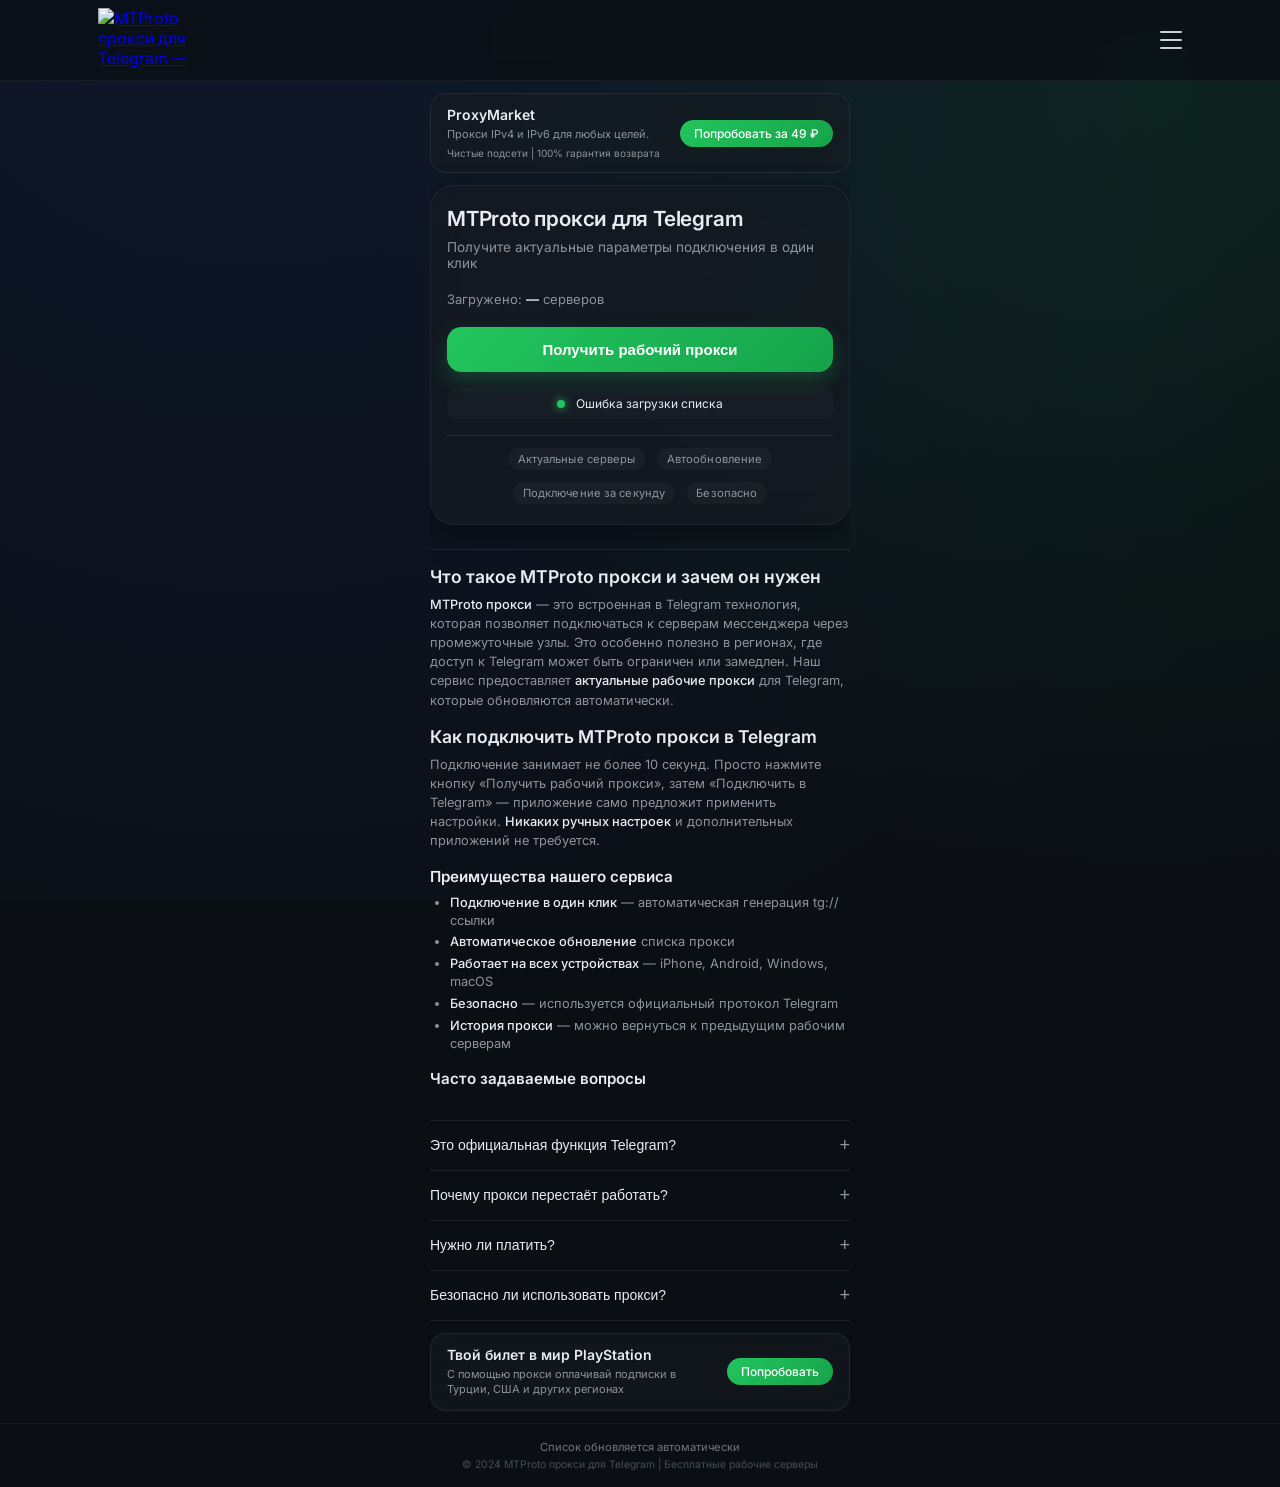
==== index.html @ 09fe5818 "Update index.html" ====
<!DOCTYPE html>
<html lang="ru">
<head>
<meta charset="UTF-8">
<meta name="viewport" content="width=device-width, initial-scale=1, user-scalable=yes">

<title>MTProto прокси для Telegram — рабочие серверы и подключение в 1 клик</title>

<meta name="description" content="Актуальные MTProto прокси для Telegram. Подключение в один клик через встроенные настройки. Список серверов регулярно обновляется.">

<meta name="keywords" content="MTProto прокси, Telegram прокси, MTProto Telegram, прокси для Telegram, подключение Telegram, обход блокировок Telegram">

<meta name="robots" content="index, follow">
<meta name="author" content="TelegaProxy">
<meta name="revisit-after" content="1 day">

<link rel="canonical" href="https://telegaproxy.vercel.app/">

<!-- Open Graph / Facebook -->
<meta property="og:type" content="website">
<meta property="og:url" content="https://telegaproxy.vercel.app/">
<meta property="og:title" content="MTProto прокси для Telegram — подключение в 1 клик">
<meta property="og:description" content="Рабочие параметры MTProto прокси для Telegram. Быстрое подключение без ручной настройки. Список обновляется автоматически.">
<meta property="og:image" content="https://telegaproxy.vercel.app/preview.jpg">
<meta property="og:image:width" content="1200">
<meta property="og:image:height" content="630">
<meta property="og:locale" content="ru_RU">
<meta property="og:site_name" content="MTProto прокси для Telegram">

<!-- Twitter -->
<meta name="twitter:card" content="summary_large_image">
<meta name="twitter:title" content="MTProto прокси для Telegram — рабочие серверы">
<meta name="twitter:description" content="Актуальные прокси Telegram с быстрым подключением в один клик.">
<meta name="twitter:image" content="https://telegaproxy.vercel.app/preview.jpg">

<!-- Favicon -->
<link rel="icon" type="image/x-icon" href="/favicon.ico">
<link rel="apple-touch-icon" href="/apple-touch-icon.png">

<!-- Preconnect -->
<link rel="preconnect" href="https://fonts.googleapis.com">
<link rel="preconnect" href="https://fonts.gstatic.com" crossorigin>
<link rel="preconnect" href="https://blog1703.github.io">

<!-- Fonts -->
<link href="https://fonts.googleapis.com/css2?family=Inter:wght@300;400;500;600;700&display=swap" rel="stylesheet">

<!-- Styles -->
<link rel="stylesheet" href="css/style.css">

<!-- Sitemap -->
<link rel="sitemap" type="application/xml" title="Sitemap" href="/sitemap.xml">
</head>
<body>

<header class="site-header">
    <div class="header-container">
        <a href="/" class="logo-link" aria-label="MTProto прокси для Telegram — на главную">
            <img src="https://raw.githubusercontent.com/blog1703/tgproxy/refs/heads/main/logoproxy.png" 
                 alt="MTProto прокси для Telegram — подключение в один клик" 
                 class="logo-img"
                 loading="eager"
                 width="128"
                 height="64">
        </a>
        
        <div class="burger-menu">
            <button class="burger-icon" id="burgerIcon" aria-label="Открыть меню" aria-expanded="false">
                <span></span>
                <span></span>
                <span></span>
                <span class="visually-hidden">Меню</span>
            </button>
            <div class="mobile-menu" id="mobileMenu" role="dialog" aria-label="Мобильное меню">
                <button class="close-menu" id="closeMenu" aria-label="Закрыть меню">&times;</button>
                <a href="/blog/index.html" target="_blank" rel="noopener noreferrer">Новости</a>
            </div>
        </div>
    </div>
</header>

<main class="main-content">
    <div class="content-wrapper">
        
        <!-- Баннер ProxyMarket -->
        <div class="banner top-banner">
            <div class="banner-content">
                <div class="banner-text">
                    <div class="banner-title">ProxyMarket</div>
                    <div class="banner-desc">Прокси IPv4 и IPv6 для любых целей.</div>
                    <div class="banner-desc" style="font-size: 0.625rem; margin-top: 0.25rem;">Чистые подсети | 100% гарантия возврата</div>
                </div>
                <a href="https://ru.dashboard.proxy.market/?ref=E000143973" 
                   class="banner-button" 
                   target="_blank" 
                   rel="nofollow noopener sponsored">
                   Попробовать за 49 ₽
                </a>
            </div>
        </div>
        
        <!-- Основная карточка -->
        <div class="card">
            <h1>MTProto прокси для Telegram</h1>
            <div class="sub">Получите актуальные параметры подключения в один клик</div>
            
            <div class="stats" id="statsArea">
                Загружено: <strong id="totalCount">—</strong> серверов
            </div>
            
            <button class="btn-primary" id="getProxyBtn">
                Получить рабочий прокси
            </button>
            
            <div class="result-area" id="resultArea" style="display:none;">
                <div class="proxy-container">
                    <button class="nav-arrow" id="prevProxyBtn" aria-label="Предыдущий прокси из истории" title="Предыдущий прокси">◀</button>
                    <div class="proxy-link" id="proxyLink" role="button" tabindex="0" aria-label="Нажмите чтобы скопировать ссылку">—</div>
                    <button class="nav-arrow" id="nextProxyBtn" aria-label="Следующий прокси из истории" title="Следующий прокси">▶</button>
                </div>
                <button class="btn-connect" id="connectBtn">Подключить в Telegram</button>
                <div class="attempt-info" id="attemptInfo">
                    Попытка <strong id="attemptNum">0</strong> из <strong id="totalNum">0</strong>
                </div>
            </div>
            
            <div class="update-status">
                <span class="status-icon"></span>
                <span id="statusText">Загрузка списка...</span>
            </div>
            
            <!-- Блок доверия (Trust Badges) -->
            <div class="trust-badges">
                <span class="trust-item">Актуальные серверы</span>
                <span class="trust-item">Автообновление</span>
                <span class="trust-item">Подключение за секунду</span>
                <span class="trust-item">Безопасно</span>
            </div>
        </div>
        
        <!-- SEO-текст (открыт для поисковиков) -->
        <section class="seo-text">
            <h2>Что такое MTProto прокси и зачем он нужен</h2>
            <p>
                <strong>MTProto прокси</strong> — это встроенная в Telegram технология, которая позволяет 
                подключаться к серверам мессенджера через промежуточные узлы. Это особенно полезно в регионах, 
                где доступ к Telegram может быть ограничен или замедлен. Наш сервис предоставляет <strong>актуальные 
                рабочие прокси</strong> для Telegram, которые обновляются автоматически.
            </p>
            
            <h2>Как подключить MTProto прокси в Telegram</h2>
            <p>
                Подключение занимает не более 10 секунд. Просто нажмите кнопку «Получить рабочий прокси», 
                затем «Подключить в Telegram» — приложение само предложит применить настройки. 
                <strong>Никаких ручных настроек</strong> и дополнительных приложений не требуется.
            </p>
            
            <h3>Преимущества нашего сервиса</h3>
            <ul>
                <li><strong>Подключение в один клик</strong> — автоматическая генерация tg:// ссылки</li>
                <li><strong>Автоматическое обновление</strong> списка прокси</li>
                <li><strong>Работает на всех устройствах</strong> — iPhone, Android, Windows, macOS</li>
                <li><strong>Безопасно</strong> — используется официальный протокол Telegram</li>
                <li><strong>История прокси</strong> — можно вернуться к предыдущим рабочим серверам</li>
            </ul>
            
            <h3>Часто задаваемые вопросы</h3>
        </section>
        
        <!-- FAQ в аккордеоне (скрыт, открывается по клику) -->
        <div class="faq-section">
            <div class="faq-item">
                <button class="faq-question">
                    Это официальная функция Telegram?
                    <span>+</span>
                </button>
                <div class="faq-answer">
                    <div class="faq-answer-inner">
                        Да, Telegram официально поддерживает подключение через прокси. Настройки находятся в разделе «Данные и память» → «Тип прокси» → «MTProto».
                    </div>
                </div>
            </div>
            
            <div class="faq-item">
                <button class="faq-question">
                    Почему прокси перестаёт работать?
                    <span>+</span>
                </button>
                <div class="faq-answer">
                    <div class="faq-answer-inner">
                        Серверы могут менять свою доступность из-за нагрузки или блокировок. Мы автоматически обновляем список, чтобы вы всегда могли получить рабочие параметры.
                    </div>
                </div>
            </div>
            
            <div class="faq-item">
                <button class="faq-question">
                    Нужно ли платить?
                    <span>+</span>
                </button>
                <div class="faq-answer">
                    <div class="faq-answer-inner">
                        Нет, наш сервис предоставляет бесплатные MTProto прокси. Баннеры — это партнёрские предложения, которые помогают поддерживать работу сайта.
                    </div>
                </div>
            </div>
            
            <div class="faq-item">
                <button class="faq-question">
                    Безопасно ли использовать прокси?
                    <span>+</span>
                </button>
                <div class="faq-answer">
                    <div class="faq-answer-inner">
                        MTProto — это официальный протокол Telegram с шифрованием. Мы не храним логи и не собираем данные пользователей.
                    </div>
                </div>
            </div>
        </div>
        
        <!-- Баннер PlayStation -->
        <div class="banner bottom-banner">
            <div class="banner-content">
                <div class="banner-text">
                    <div class="banner-title">Твой билет в мир PlayStation</div>
                    <div class="banner-desc">С помощью прокси оплачивай подписки в Турции, США и других регионах</div>
                </div>
                <a href="/blog/nastroyka-proksi-na-playstation-5-i-playstation-4-poshagovaya-instruktsiya.html" 
                   class="banner-button" 
                   target="_blank" 
                   rel="noopener">
                   Попробовать
                </a>
            </div>
        </div>
        
    </div>
</main>

<footer class="site-footer">
    <div class="footer-content">
        <p>Список обновляется автоматически</p>
        <div id="updateTime" class="update-time"></div>
        <p class="copyright">© 2024 MTProto прокси для Telegram | Бесплатные рабочие серверы</p>
    </div>
</footer>

<!-- FAQ Schema (JSON-LD для поисковых систем) -->
<script type="application/ld+json">
{
  "@context": "https://schema.org",
  "@type": "FAQPage",
  "headline": "MTProto прокси для Telegram — частые вопросы",
  "mainEntity": [
    {
      "@type": "Question",
      "name": "Это официальная функция Telegram?",
      "acceptedAnswer": {
        "@type": "Answer",
        "text": "Да, Telegram официально поддерживает подключение через прокси. Настройки находятся в разделе «Данные и память» → «Тип прокси» → «MTProto»."
      }
    },
    {
      "@type": "Question",
      "name": "Почему прокси перестаёт работать?",
      "acceptedAnswer": {
        "@type": "Answer",
        "text": "Серверы могут менять свою доступность из-за нагрузки или блокировок. Мы автоматически обновляем список, чтобы вы всегда могли получить рабочие параметры."
      }
    },
    {
      "@type": "Question",
      "name": "Нужно ли платить за прокси?",
      "acceptedAnswer": {
        "@type": "Answer",
        "text": "Нет, наш сервис предоставляет бесплатные MTProto прокси. Баннеры — это партнёрские предложения, которые помогают поддерживать работу сайта."
      }
    },
    {
      "@type": "Question",
      "name": "Безопасно ли использовать MTProto прокси?",
      "acceptedAnswer": {
        "@type": "Answer",
        "text": "MTProto — это официальный протокол Telegram с шифрованием. Мы не храним логи и не собираем данные пользователей."
      }
    }
  ]
}
</script>

<!-- Organization Schema -->
<script type="application/ld+json">
{
  "@context": "https://schema.org",
  "@type": "WebSite",
  "name": "MTProto прокси для Telegram",
  "url": "https://telegaproxy.vercel.app/",
  "description": "Бесплатные актуальные MTProto прокси для Telegram с подключением в один клик",
  "inLanguage": "ru"
}
</script>

<script src="js/main.js" defer></script>

<!-- Analytics -->
<script defer src="https://umami-stats-ten.vercel.app/script.js" data-website-id="c9c22678-ae60-4c09-a860-d55c413a4fbc"></script>

</body>
</html>
---- css/style.css ----
* {
    margin: 0;
    padding: 0;
    box-sizing: border-box;
}

html {
    height: 100%;
    overflow-x: hidden;
}

body {
    min-height: 100vh;
    width: 100%;
    max-width: 100%;
    overflow-x: hidden;
    position: relative;
    font-family: 'Inter', -apple-system, BlinkMacSystemFont, 'Segoe UI', sans-serif;
    background: radial-gradient(1200px at 20% -10%, #1f3a8a33, transparent),
                radial-gradient(800px at 90% 10%, #16a34a22, transparent),
                #0b0f14;
    background-attachment: fixed;
    background-size: cover;
    color: #e6edf3;
    display: flex;
    flex-direction: column;
}

/* Запрещаем любому элементу вылезать за пределы */
* {
    max-width: 100%;
    overflow-wrap: break-word;
    word-wrap: break-word;
}

/* ===== HEADER ===== */
.site-header {
    padding: 0.5rem 1rem;
    border-bottom: 1px solid rgba(255,255,255,.05);
    backdrop-filter: blur(10px);
    position: sticky;
    top: 0;
    z-index: 100;
    background: rgba(11, 15, 20, 0.8);
    width: 100%;
    max-width: 100%;
    overflow-x: hidden;
}

.header-container {
    max-width: 1100px;
    width: 100%;
    margin: 0 auto;
    display: flex;
    justify-content: space-between;
    align-items: center;
    padding: 0 0.5rem;
}

.logo-img {
    height: 64px;
    width: auto;
    max-width: 100%;
    display: block;
    transition: opacity 0.2s;
}

.logo-img:hover {
    opacity: 0.85;
}

/* ===== МОБИЛЬНОЕ МЕНЮ ===== */
.burger-menu {
    display: flex;
    align-items: center;
}

.burger-icon {
    cursor: pointer;
    width: 22px;
    height: 18px;
    display: flex;
    flex-direction: column;
    justify-content: space-between;
    background: none;
    border: none;
    padding: 0;
}

.burger-icon span {
    display: block;
    height: 2px;
    width: 100%;
    background: #c9d1d9;
    border-radius: 2px;
    transition: all 0.2s;
}

.burger-icon:hover span {
    background: #ffffff;
}

.mobile-menu {
    position: fixed;
    top: 0;
    left: 0;
    width: 100%;
    height: 100%;
    background: rgba(11, 15, 20, 0.6);
    backdrop-filter: blur(20px);
    -webkit-backdrop-filter: blur(20px);
    display: none;
    justify-content: center;
    align-items: center;
    z-index: 1000;
    flex-direction: column;
    gap: 2rem;
    animation: fadeIn 0.3s ease;
}

.mobile-menu.show {
    display: flex;
}

.mobile-menu a {
    color: #ffffff;
    text-decoration: none;
    font-size: 1.75rem;
    font-weight: 500;
    transition: all 0.2s;
    padding: 0.5rem 1rem;
    border-radius: 0.75rem;
}

.mobile-menu a:hover {
    color: #58a6ff;
    background: rgba(88, 166, 255, 0.1);
    transform: scale(1.05);
}

.close-menu {
    position: absolute;
    top: 1rem;
    right: 1.25rem;
    font-size: 2rem;
    cursor: pointer;
    color: #c9d1d9;
    background: none;
    border: none;
    padding: 0;
    line-height: 1;
    transition: color 0.2s;
}

.close-menu:hover {
    color: #ffffff;
}

@keyframes fadeIn {
    from {
        opacity: 0;
        backdrop-filter: blur(0px);
    }
    to {
        opacity: 1;
        backdrop-filter: blur(20px);
    }
}

.desktop-nav {
    display: none;
}

/* ===== MAIN CONTENT ===== */
.main-content {
    flex: 1;
    padding: 0.75rem;
    width: 100%;
    max-width: 100%;
    overflow-x: hidden;
    display: flex;
    justify-content: center;
    align-items: flex-start;
}

.content-wrapper {
    width: 100%;
    max-width: 420px;
    margin: 0 auto;
    overflow-x: hidden;
}

/* ===== CARDS & BANNERS ===== */
.card {
    background: rgba(22, 27, 34, 0.7);
    backdrop-filter: blur(16px);
    border-radius: 1.5rem;
    padding: 1.25rem 1rem;
    border: 1px solid rgba(255,255,255,.06);
    box-shadow: 0 10px 30px rgba(0,0,0,.4);
    transition: transform 0.25s, box-shadow 0.25s;
    overflow-x: hidden;
}

.card:hover {
    transform: translateY(-4px);
    box-shadow: 0 20px 50px rgba(0,0,0,.6);
}

.banner {
    background: rgba(22, 27, 34, 0.6);
    backdrop-filter: blur(12px);
    border-radius: 1rem;
    border: 1px solid rgba(255,255,255,0.08);
    padding: 0.75rem 1rem;
    overflow-x: hidden;
}

.top-banner {
    margin-bottom: 0.75rem;
}

.bottom-banner {
    margin-top: 0.75rem;
}

.banner-content {
    display: flex;
    align-items: center;
    gap: 0.875rem;
    flex-wrap: wrap;
}

.banner-text {
    flex: 1;
    min-width: 0;
}

.banner-title {
    font-size: 0.875rem;
    font-weight: 600;
    color: #e6edf3;
    margin-bottom: 0.25rem;
}

.banner-desc {
    font-size: 0.6875rem;
    color: #8b949e;
    line-height: 1.4;
}

.banner-button {
    background: linear-gradient(135deg, #22c55e, #16a34a);
    color: white;
    border: none;
    padding: 0.375rem 0.875rem;
    border-radius: 1.25rem;
    font-size: 0.75rem;
    font-weight: 500;
    cursor: pointer;
    text-decoration: none;
    display: inline-block;
    white-space: nowrap;
    transition: all 0.2s;
    flex-shrink: 0;
}

.banner-button:hover {
    transform: translateY(-1px);
    box-shadow: 0 4px 12px rgba(34,197,94,0.3);
}

/* ===== TYPOGRAPHY ===== */
h1 {
    font-size: 1.3rem;
    font-weight: 600;
    margin-bottom: 0.5rem;
    letter-spacing: -0.01em;
}

.sub {
    color: #8b949e;
    margin-bottom: 1.25rem;
    font-size: 0.85rem;
}

.stats {
    font-size: 0.8125rem;
    color: #8b949e;
    margin-bottom: 1.25rem;
}

.stats strong {
    color: #e6edf3;
    font-weight: 600;
}

/* ===== BUTTONS ===== */
.btn-primary {
    width: 100%;
    padding: 0.85rem;
    border: none;
    border-radius: 0.9rem;
    background: linear-gradient(135deg, #22c55e, #16a34a);
    color: #fff;
    font-weight: 600;
    cursor: pointer;
    transition: all 0.25s;
    box-shadow: 0 8px 20px rgba(34,197,94,0.25);
    font-size: 0.9375rem;
}

.btn-primary:hover:not(:disabled) {
    transform: translateY(-2px);
    box-shadow: 0 12px 30px rgba(34,197,94,0.4);
}

.btn-primary:active:not(:disabled) {
    transform: translateY(0);
}

.btn-primary:disabled {
    opacity: 0.5;
    cursor: not-allowed;
}

/* ===== RESULT AREA ===== */
.result-area {
    margin-top: 1rem;
    padding: 1rem;
    border-radius: 0.8rem;
    background: rgba(13, 17, 23, 0.8);
    border: 1px solid rgba(255,255,255,.05);
    animation: fadeSlide 0.3s ease;
    overflow-x: hidden;
}

@keyframes fadeSlide {
    from {
        opacity: 0;
        transform: translateY(-8px);
    }
    to {
        opacity: 1;
        transform: translateY(0);
    }
}

.proxy-container {
    display: flex;
    align-items: center;
    gap: 0.5rem;
    margin-bottom: 0.7rem;
}

.nav-arrow {
    background: rgba(88, 166, 255, 0.1);
    border: 1px solid rgba(88, 166, 255, 0.2);
    border-radius: 0.5rem;
    width: 36px;
    height: 36px;
    display: flex;
    align-items: center;
    justify-content: center;
    cursor: pointer;
    transition: all 0.2s;
    font-size: 1.2rem;
    color: #58a6ff;
    flex-shrink: 0;
}

.nav-arrow:hover:not(:disabled) {
    background: rgba(88, 166, 255, 0.2);
    transform: scale(1.05);
    border-color: rgba(88, 166, 255, 0.4);
}

.nav-arrow:disabled {
    opacity: 0.3;
    cursor: not-allowed;
    transform: none;
}

.proxy-link {
    flex: 1;
    font-family: 'SF Mono', 'Monaco', 'Cascadia Code', monospace;
    font-size: 0.75rem;
    color: #58a6ff;
    padding: 0.6rem;
    background: rgba(88,166,255,.08);
    border-radius: 0.6rem;
    border: 1px solid rgba(88,166,255,.2);
    cursor: pointer;
    transition: all 0.2s;
    word-break: break-all;
    overflow-wrap: break-word;
    white-space: normal;
    text-align: center;
}

.proxy-link:hover {
    background: rgba(88,166,255,.15);
    transform: scale(1.02);
}

.btn-connect {
    margin-top: 0.7rem;
    background: linear-gradient(135deg, #238636, #1a6b2c);
    border: none;
    padding: 0.5rem 1rem;
    border-radius: 0.5rem;
    color: #fff;
    cursor: pointer;
    font-weight: 500;
    width: 100%;
    transition: all 0.2s;
}

.btn-connect:hover {
    transform: translateY(-1px);
    background: linear-gradient(135deg, #2ea043, #1f7a33);
}

.attempt-info {
    font-size: 0.7rem;
    color: #6e7681;
    margin-top: 0.75rem;
    padding-top: 0.5rem;
    border-top: 1px solid rgba(255,255,255,0.05);
    text-align: center;
}

/* ===== СТАТУС ОБНОВЛЕНИЯ ===== */
.update-status {
    margin-top: 1rem;
    font-size: 0.75rem;
    text-align: center;
    padding: 0.5rem;
    border-radius: 0.5rem;
    background: rgba(255,255,255,0.02);
}

.status-icon {
    display: inline-block;
    width: 8px;
    height: 8px;
    border-radius: 50%;
    margin-right: 0.5rem;
    background: #22c55e;
    box-shadow: 0 0 8px #22c55e;
    animation: pulse 2s infinite;
}

@keyframes pulse {
    0% { opacity: 0.5; transform: scale(1); }
    50% { opacity: 1; transform: scale(1.2); }
    100% { opacity: 0.5; transform: scale(1); }
}

/* ===== TRUST BADGES (блок доверия) ===== */
.trust-badges {
    display: flex;
    flex-wrap: wrap;
    justify-content: center;
    gap: 0.75rem;
    margin-top: 1rem;
    padding-top: 0.75rem;
    border-top: 1px solid rgba(255,255,255,0.08);
}

.trust-item {
    font-size: 0.7rem;
    color: #8b949e;
    background: rgba(255,255,255,0.03);
    padding: 0.25rem 0.6rem;
    border-radius: 1rem;
    letter-spacing: 0.01em;
}

/* ===== SEO TEXT ===== */
.seo-text {
    margin-top: 1.5rem;
    padding: 1rem 0;
    border-top: 1px solid rgba(255,255,255,0.08);
}

.seo-text h2 {
    font-size: 1.1rem;
    font-weight: 600;
    margin: 1rem 0 0.5rem 0;
    color: #e6edf3;
}

.seo-text h2:first-of-type {
    margin-top: 0;
}

.seo-text h3 {
    font-size: 0.95rem;
    font-weight: 600;
    margin: 1rem 0 0.5rem 0;
    color: #e6edf3;
}

.seo-text h4 {
    font-size: 0.85rem;
    font-weight: 600;
    margin: 0.75rem 0 0.25rem 0;
    color: #c9d1d9;
}

.seo-text p {
    font-size: 0.8rem;
    line-height: 1.5;
    color: #8b949e;
    margin-bottom: 0.75rem;
}

.seo-text ul {
    margin: 0.5rem 0 0.75rem 1.25rem;
}

.seo-text li {
    font-size: 0.8rem;
    color: #8b949e;
    margin-bottom: 0.25rem;
    line-height: 1.4;
}

.seo-text strong {
    color: #e6edf3;
    font-weight: 500;
}

/* ===== FAQ ACCORDION ===== */
.faq-section {
    margin-top: 0.5rem;
    text-align: left;
}

.faq-item {
    border-top: 1px solid rgba(255,255,255,0.08);
}

.faq-item:last-child {
    border-bottom: 1px solid rgba(255,255,255,0.08);
}

.faq-question {
    display: flex;
    justify-content: space-between;
    align-items: center;
    cursor: pointer;
    font-size: 0.875rem;
    font-weight: 500;
    color: #e6edf3;
    padding: 0.875rem 0;
    background: none;
    border: none;
    width: 100%;
    text-align: left;
    transition: color 0.2s;
}

.faq-question:hover {
    color: #58a6ff;
}

.faq-question span {
    font-size: 1.125rem;
    color: #8b949e;
    transition: transform 0.25s;
}

.faq-item.active .faq-question span {
    transform: rotate(45deg);
}

.faq-answer {
    max-height: 0;
    overflow: hidden;
    transition: max-height 0.35s cubic-bezier(0.4, 0, 0.2, 1);
}

.faq-item.active .faq-answer {
    max-height: 300px;
}

.faq-answer-inner {
    font-size: 0.8125rem;
    color: #8b949e;
    line-height: 1.5;
    padding-bottom: 0.875rem;
    padding-left: 0.5rem;
}

/* ===== FOOTER ===== */
.site-footer {
    text-align: center;
    padding: 0.75rem 1rem;
    font-size: 0.7rem;
    color: #6e7681;
    border-top: 1px solid rgba(255,255,255,0.05);
    background: rgba(11, 15, 20, 0.95);
    width: 100%;
    max-width: 100%;
    overflow-x: hidden;
}

.footer-content {
    text-align: center;
}

.footer-content p {
    margin: 0.25rem 0;
}

.copyright {
    font-size: 0.65rem;
    opacity: 0.6;
    margin-top: 0.5rem;
}

.update-time {
    font-size: 0.65rem;
    color: #6e7681;
    margin: 0.25rem 0;
}

/* ===== LOADER ===== */
.loader {
    display: inline-block;
    width: 14px;
    height: 14px;
    border: 2px solid #fff;
    border-top-color: transparent;
    border-radius: 50%;
    animation: spin 0.6s linear infinite;
    margin-right: 0.5rem;
    vertical-align: middle;
}

@keyframes spin {
    to { transform: rotate(360deg); }
}

/* ===== RESPONSIVE ===== */
@media (max-width: 480px) {
    .card {
        padding: 1rem;
    }
    
    .banner-content {
        flex-direction: column;
        text-align: center;
        gap: 0.5rem;
    }
    
    .banner-button {
        white-space: normal;
        font-size: 0.6875rem;
        padding: 0.375rem 0.75rem;
    }
    
    .logo-img {
        height: 48px;
        width: auto;
    }
    
    h1 {
        font-size: 1.2rem;
    }
    
    .nav-arrow {
        width: 32px;
        height: 32px;
        font-size: 1rem;
    }
    
    .header-container {
        padding: 0;
    }
    
    .main-content {
        padding: 0.5rem;
    }
    
    .content-wrapper {
        max-width: 100%;
        padding: 0 0.25rem;
    }
    
    .trust-badges {
        gap: 0.5rem;
    }
    
    .trust-item {
        font-size: 0.65rem;
        padding: 0.2rem 0.5rem;
    }
    
    .seo-text h2 {
        font-size: 1rem;
    }
    
    .seo-text h3 {
        font-size: 0.9rem;
    }
    
    .seo-text p, .seo-text li {
        font-size: 0.75rem;
    }
    
    .faq-question {
        font-size: 0.8rem;
    }
    
    .faq-answer-inner {
        font-size: 0.75rem;
    }
}

.visually-hidden {
    position: absolute;
    width: 1px;
    height: 1px;
    padding: 0;
    margin: -1px;
    overflow: hidden;
    clip: rect(0, 0, 0, 0);
    border: 0;
}
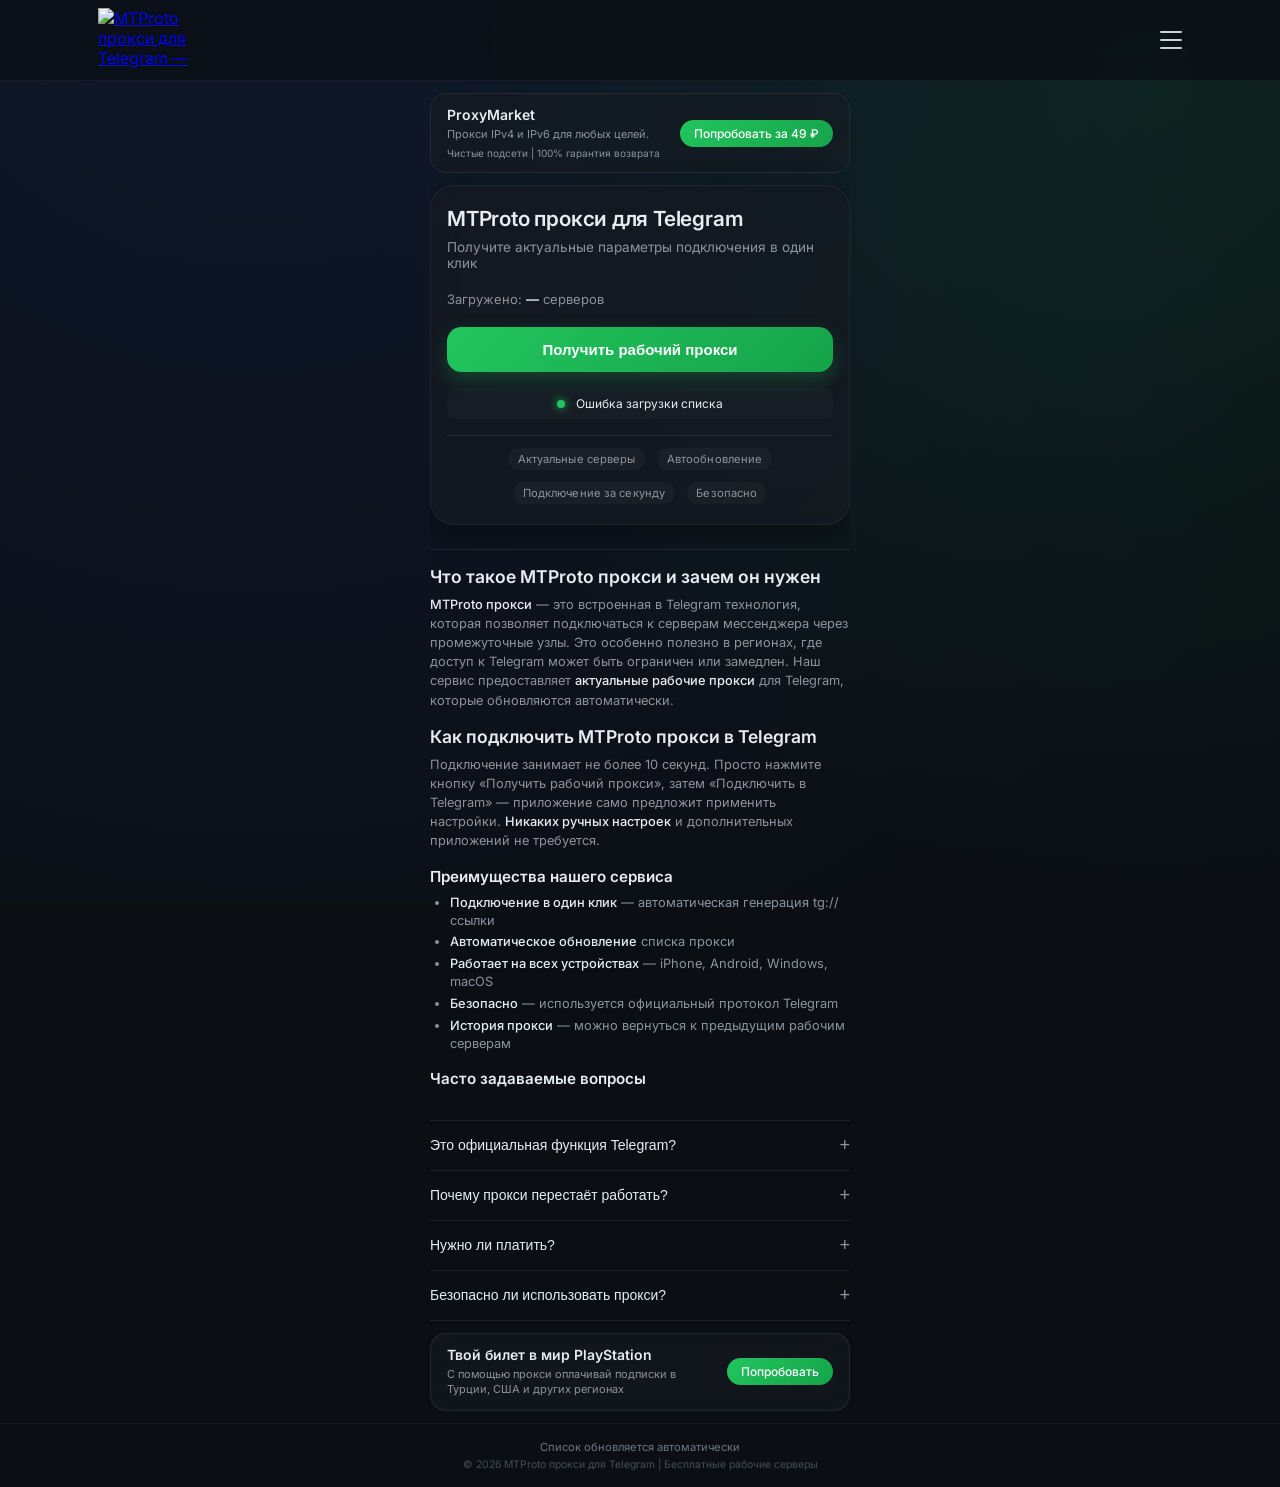
==== commit 6663ba66: "Update index.html" ====
--- a/index.html
+++ b/index.html
@@ -241,7 +241,7 @@
     <div class="footer-content">
         <p>Список обновляется автоматически</p>
         <div id="updateTime" class="update-time"></div>
-        <p class="copyright">© 2024 MTProto прокси для Telegram | Бесплатные рабочие серверы</p>
+        <p class="copyright">© 2026 MTProto прокси для Telegram | Бесплатные рабочие серверы</p>
     </div>
 </footer>
 
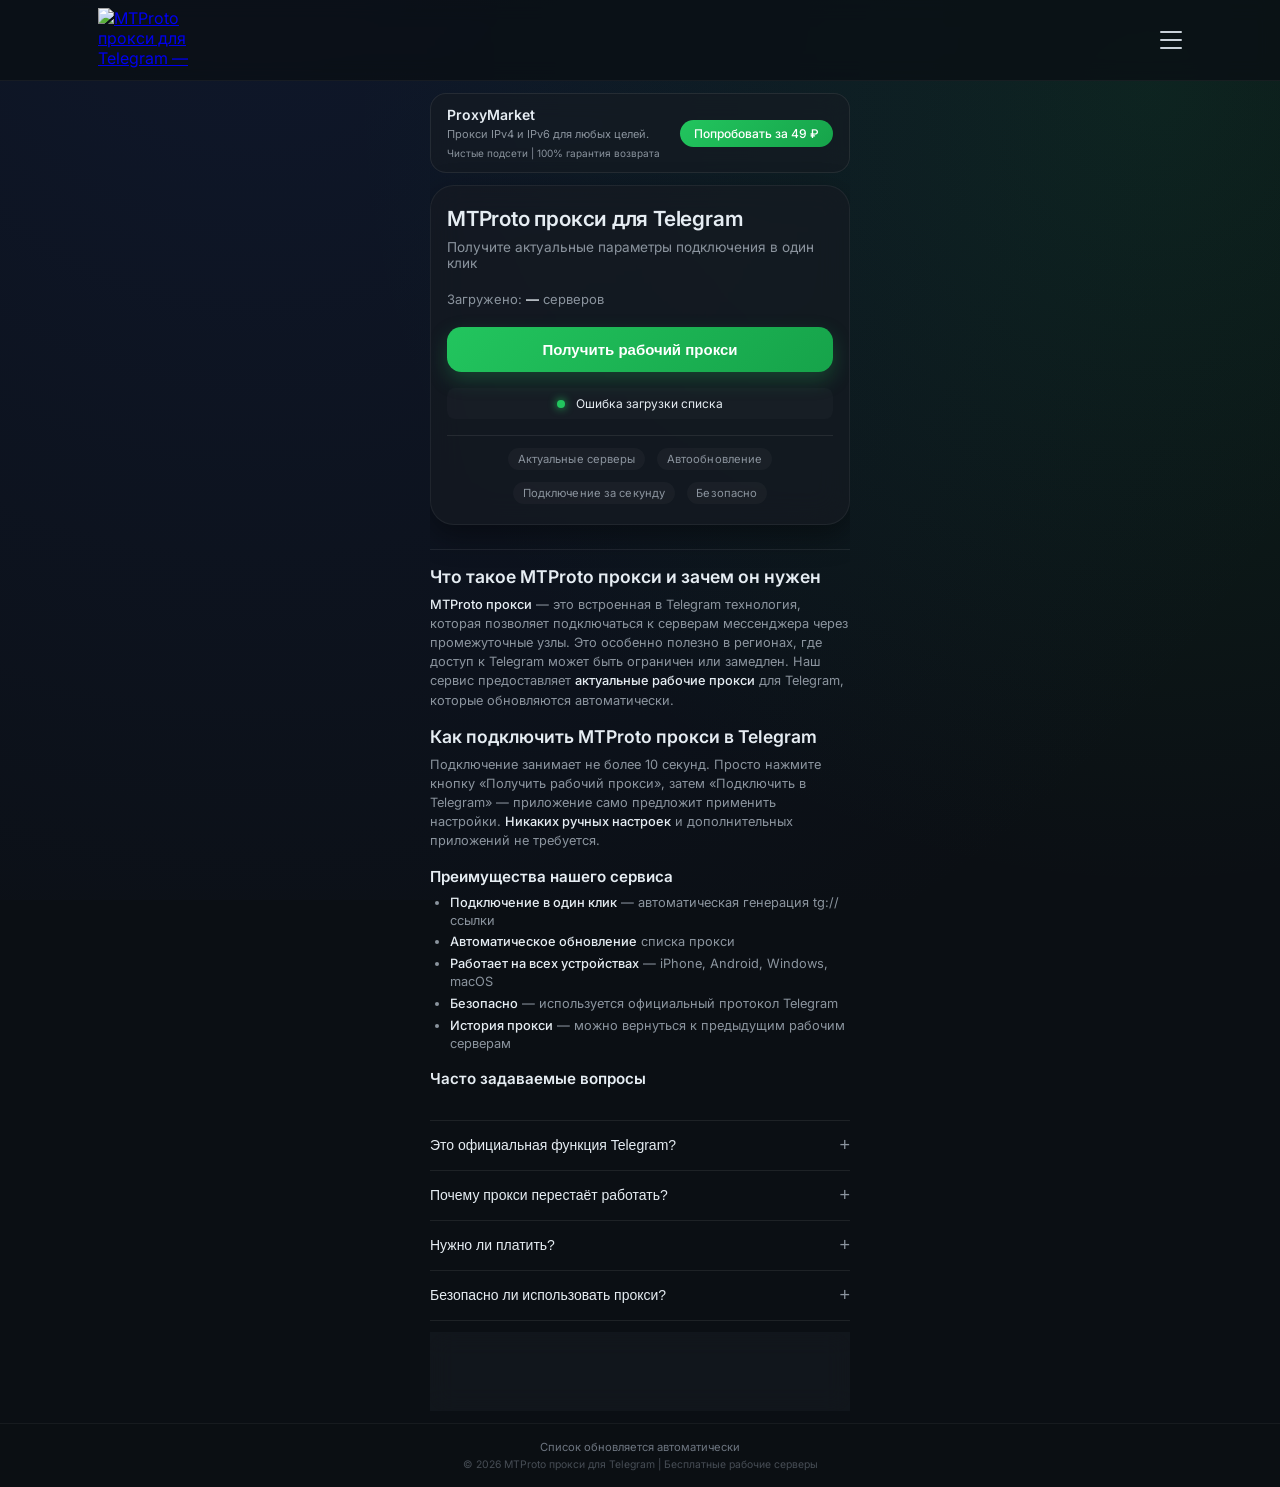
==== commit 61dcd443: "Update index.html" ====
--- a/index.html
+++ b/index.html
@@ -3,6 +3,14 @@
 <head>
 <meta charset="UTF-8">
 <meta name="viewport" content="width=device-width, initial-scale=1, user-scalable=yes">
+    <!-- Microsoft Clarity -->
+<script type="text/javascript">
+    (function(c,l,a,r,i,t,y){
+        c[a]=c[a]||function(){(c[a].q=c[a].q||[]).push(arguments)};
+        t=l.createElement(r);t.async=1;t.src="https://www.clarity.ms/tag/"+i;
+        y=l.getElementsByTagName(r)[0];y.parentNode.insertBefore(t,y);
+    })(window, document, "clarity", "script", "wh6saxv35u");
+</script>
 
 <title>MTProto прокси для Telegram — рабочие серверы и подключение в 1 клик</title>
 
@@ -301,9 +309,8 @@
 </script>
 
 <script src="js/main.js" defer></script>
-
-<!-- Analytics -->
-<script defer src="https://umami-stats-ten.vercel.app/script.js" data-website-id="c9c22678-ae60-4c09-a860-d55c413a4fbc"></script>
+    <!-- Umami: легкий счетчик посещений -->
+<script defer src="https://umami-stats-zeta.vercel.app/script.js" data-website-id="8d3ea719-e1d8-4a69-9842-cfd7cb419df7"></script>
 
 </body>
 </html>
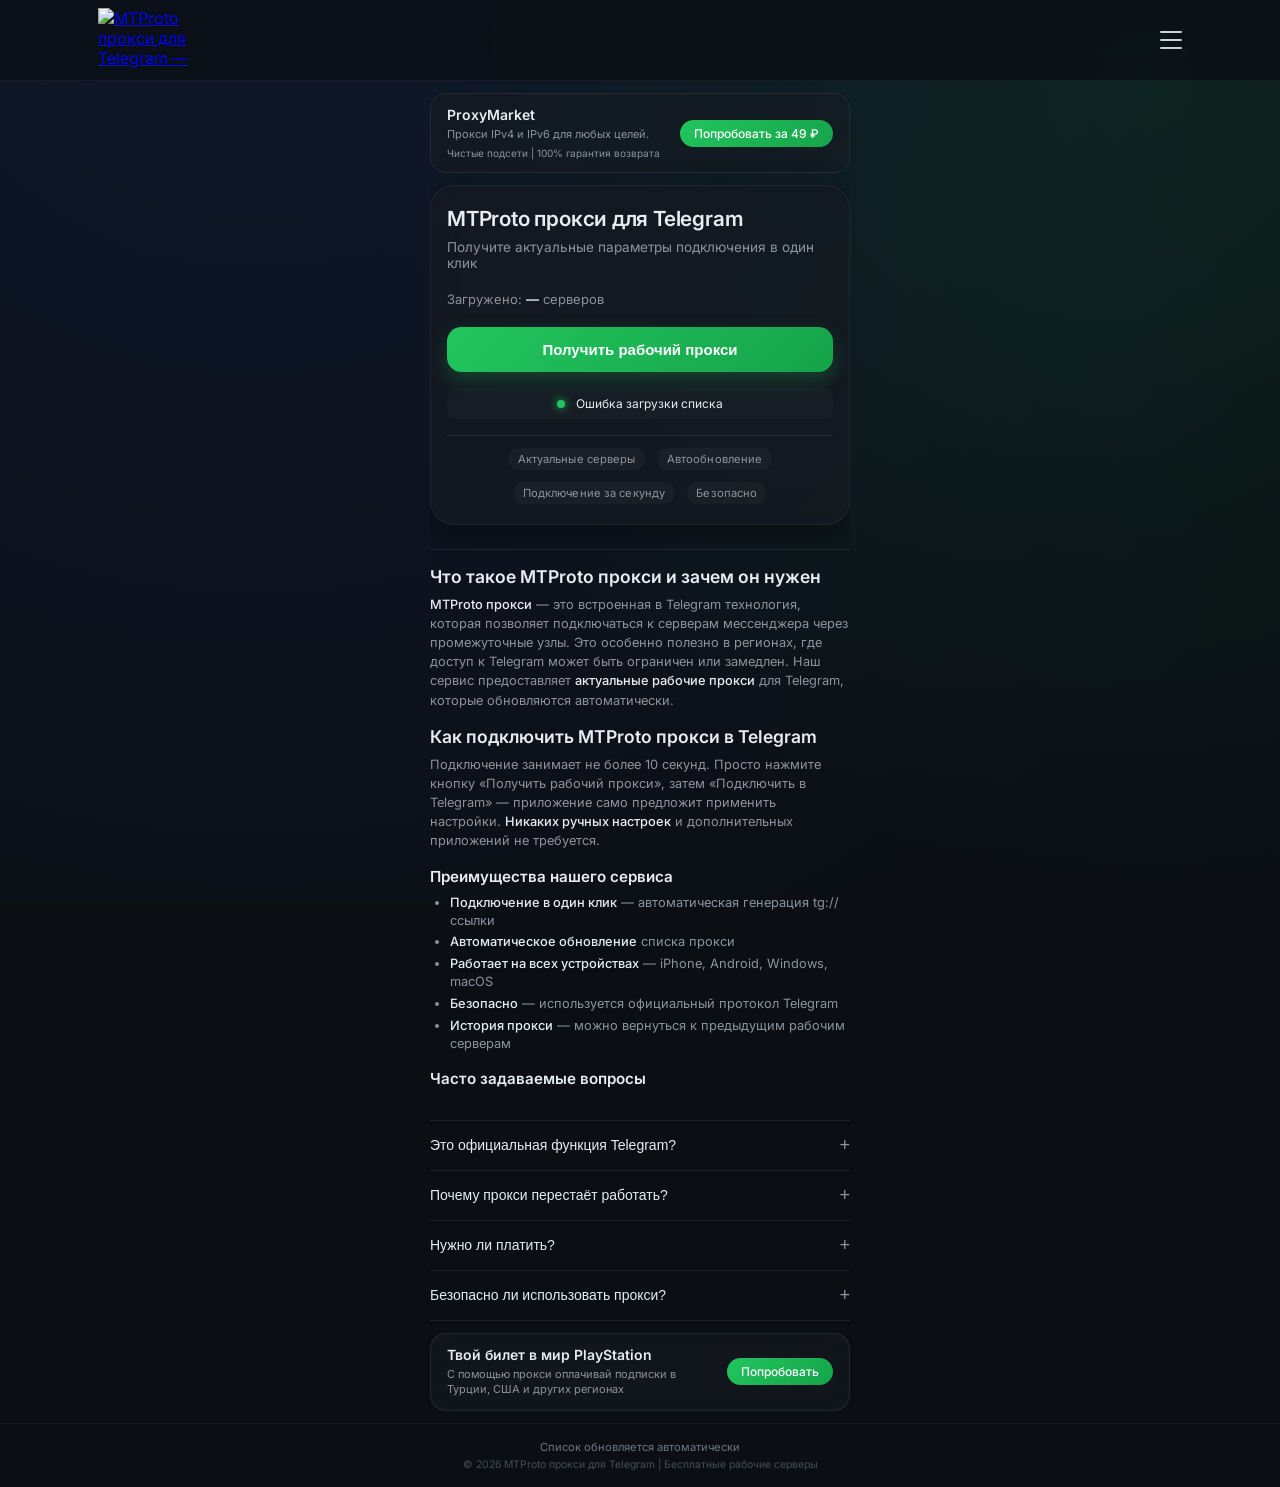
==== commit ba19be3f: "Update index.html" ====
--- a/index.html
+++ b/index.html
@@ -309,6 +309,7 @@
 </script>
 
 <script src="js/main.js" defer></script>
+    
     <!-- Umami: легкий счетчик посещений -->
 <script defer src="https://umami-stats-zeta.vercel.app/script.js" data-website-id="8d3ea719-e1d8-4a69-9842-cfd7cb419df7"></script>
 
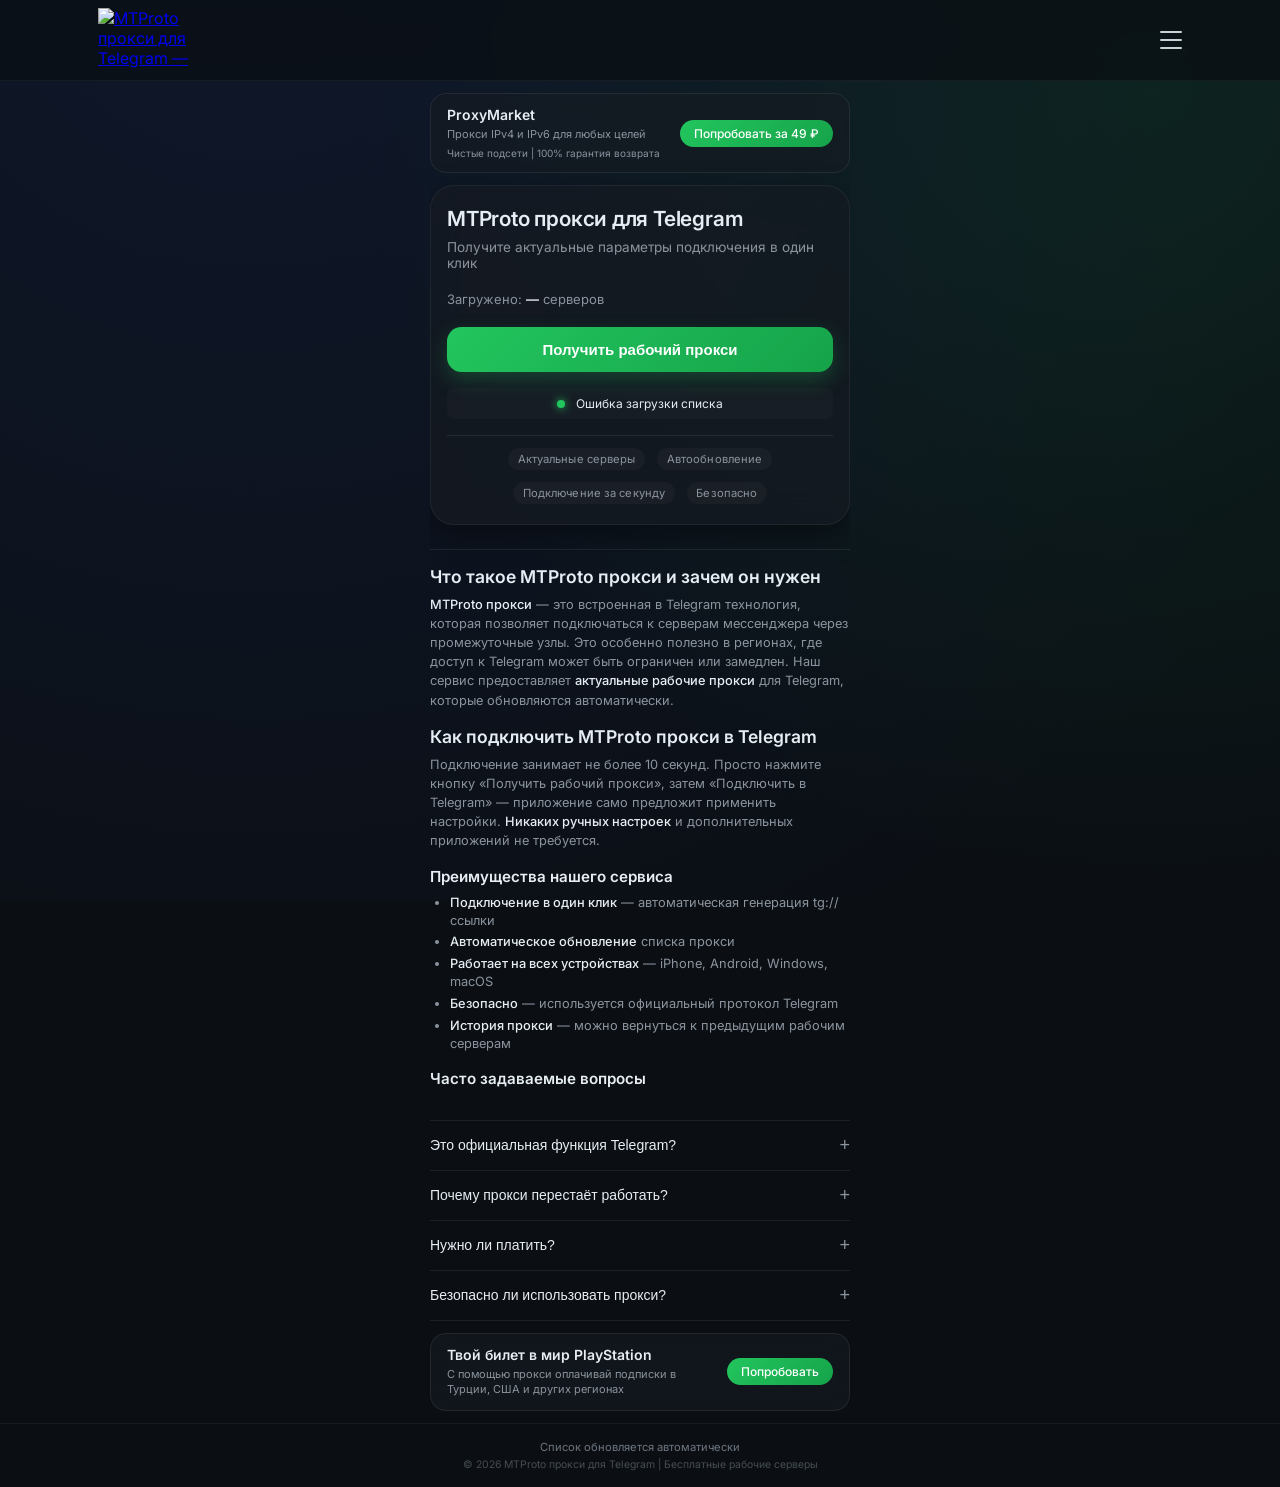
==== commit 22feeeba: "Update index.html" ====
--- a/index.html
+++ b/index.html
@@ -95,7 +95,7 @@
             <div class="banner-content">
                 <div class="banner-text">
                     <div class="banner-title">ProxyMarket</div>
-                    <div class="banner-desc">Прокси IPv4 и IPv6 для любых целей.</div>
+                    <div class="banner-desc">Прокси IPv4 и IPv6 для любых целей</div>
                     <div class="banner-desc" style="font-size: 0.625rem; margin-top: 0.25rem;">Чистые подсети | 100% гарантия возврата</div>
                 </div>
                 <a href="https://ru.dashboard.proxy.market/?ref=E000143973" 
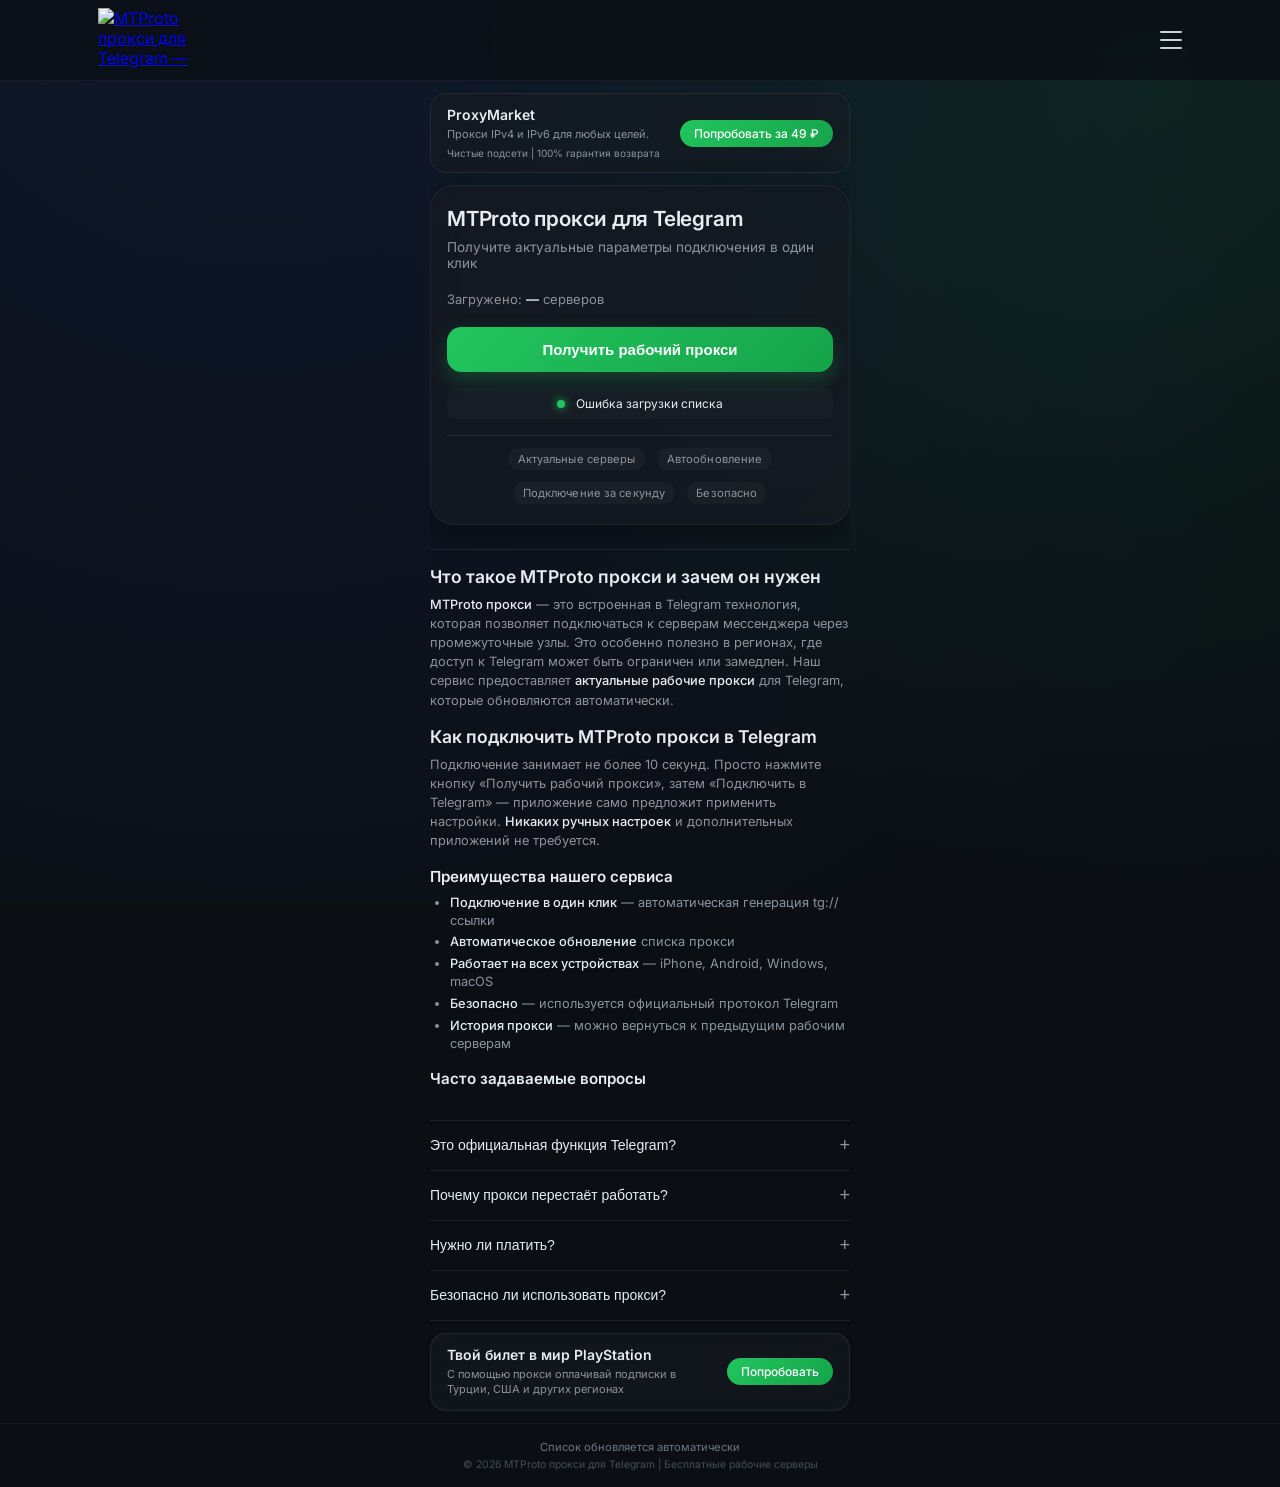
==== commit 9d1204b3: "Update index.html" ====
--- a/index.html
+++ b/index.html
@@ -95,7 +95,7 @@
             <div class="banner-content">
                 <div class="banner-text">
                     <div class="banner-title">ProxyMarket</div>
-                    <div class="banner-desc">Прокси IPv4 и IPv6 для любых целей</div>
+                    <div class="banner-desc">Прокси IPv4 и IPv6 для любых целей.</div>
                     <div class="banner-desc" style="font-size: 0.625rem; margin-top: 0.25rem;">Чистые подсети | 100% гарантия возврата</div>
                 </div>
                 <a href="https://ru.dashboard.proxy.market/?ref=E000143973" 
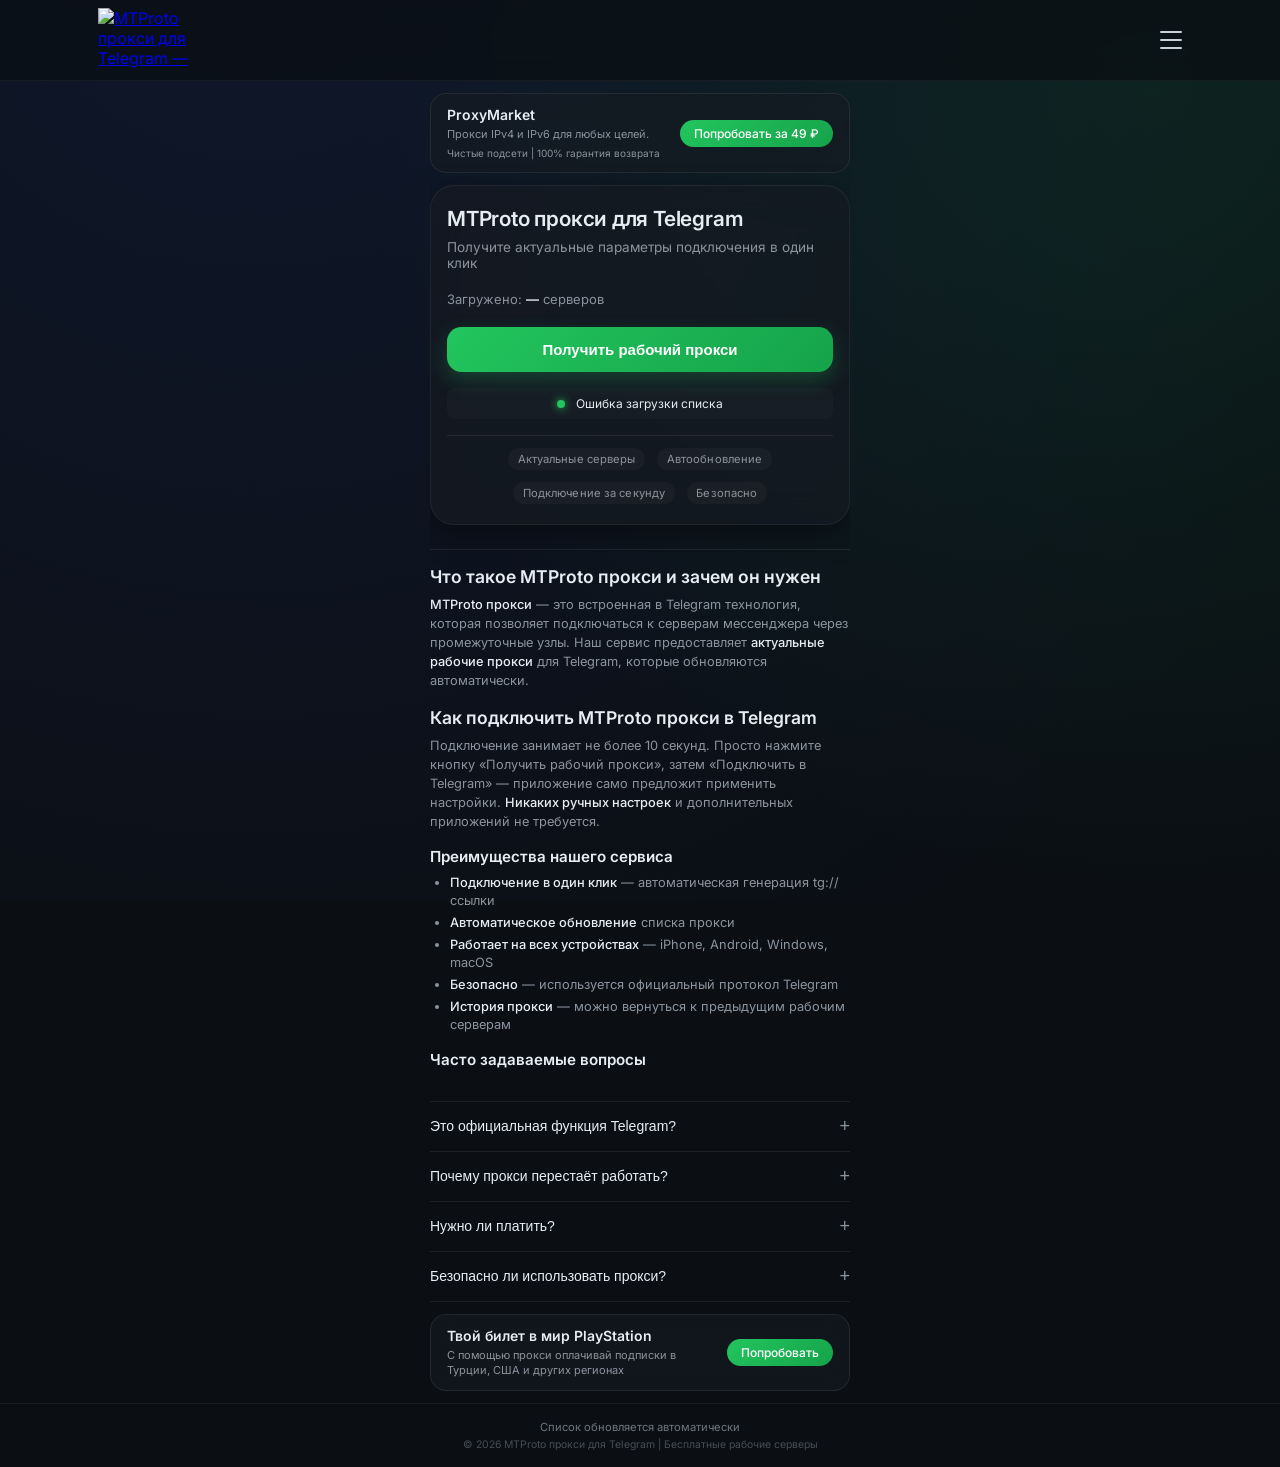
==== commit 4f8d2134: "Update index.html" ====
--- a/index.html
+++ b/index.html
@@ -16,7 +16,7 @@
 
 <meta name="description" content="Актуальные MTProto прокси для Telegram. Подключение в один клик через встроенные настройки. Список серверов регулярно обновляется.">
 
-<meta name="keywords" content="MTProto прокси, Telegram прокси, MTProto Telegram, прокси для Telegram, подключение Telegram, обход блокировок Telegram">
+<meta name="keywords" content="MTProto прокси, Telegram прокси, MTProto Telegram, прокси для Telegram, подключение Telegram">
 
 <meta name="robots" content="index, follow">
 <meta name="author" content="TelegaProxy">
@@ -151,8 +151,7 @@
             <h2>Что такое MTProto прокси и зачем он нужен</h2>
             <p>
                 <strong>MTProto прокси</strong> — это встроенная в Telegram технология, которая позволяет 
-                подключаться к серверам мессенджера через промежуточные узлы. Это особенно полезно в регионах, 
-                где доступ к Telegram может быть ограничен или замедлен. Наш сервис предоставляет <strong>актуальные 
+                подключаться к серверам мессенджера через промежуточные узлы. Наш сервис предоставляет <strong>актуальные 
                 рабочие прокси</strong> для Telegram, которые обновляются автоматически.
             </p>
             
@@ -196,7 +195,7 @@
                 </button>
                 <div class="faq-answer">
                     <div class="faq-answer-inner">
-                        Серверы могут менять свою доступность из-за нагрузки или блокировок. Мы автоматически обновляем список, чтобы вы всегда могли получить рабочие параметры.
+                        Серверы могут менять свою доступность из-за нагрузки. Мы автоматически обновляем список, чтобы вы всегда могли получить рабочие параметры.
                     </div>
                 </div>
             </div>
@@ -273,7 +272,7 @@
       "name": "Почему прокси перестаёт работать?",
       "acceptedAnswer": {
         "@type": "Answer",
-        "text": "Серверы могут менять свою доступность из-за нагрузки или блокировок. Мы автоматически обновляем список, чтобы вы всегда могли получить рабочие параметры."
+        "text": "Серверы могут менять свою доступность из-за нагрузки. Мы автоматически обновляем список, чтобы вы всегда могли получить рабочие параметры."
       }
     },
     {
